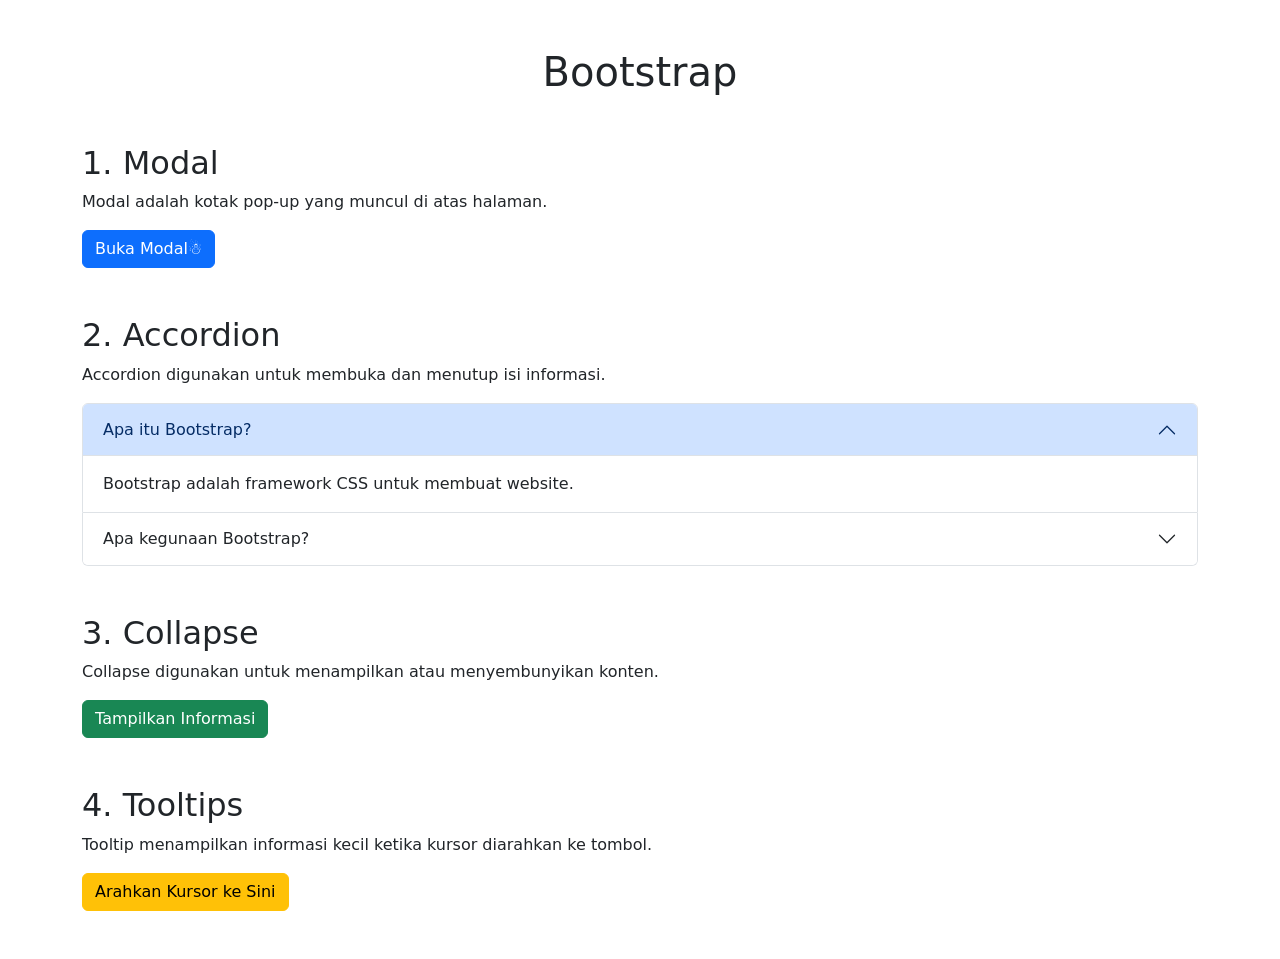
==== latihan6.html @ 2383d2cd "Menambahkan website DailyEL Brew" ====
<!DOCTYPE html>
<html lang="en">
<head>
    <meta charset="UTF-8">
    <meta name="viewport" content="width=device-width, initial-scale=1.0">
    <title>Bootstrap Components</title>

    <!-- Bootstrap CSS -->
    <link href="https://cdn.jsdelivr.net/npm/bootstrap@5.3.8/dist/css/bootstrap.min.css" rel="stylesheet">
</head>

<body>

<div class="container mt-5">

    <h1 class="text-center mb-5">Bootstrap</h1>

    <!-- ================= MODAL ================= -->
    <div class="mb-5">
        <h2>1. Modal</h2>
        <p>Modal adalah kotak pop-up yang muncul di atas halaman.</p>

        <button type="button"
                class="btn btn-primary"
                data-bs-toggle="modal"
                data-bs-target="#modalSaya">
            Buka Modal☃️
        </button>
    </div>

    <!-- Modal -->
    <div class="modal fade" id="modalSaya" tabindex="-1">
        <div class="modal-dialog">
            <div class="modal-content">

                <div class="modal-header">
                    <h5 class="modal-title">Modal Title</h5>

                    <button type="button"
                            class="btn-close"
                            data-bs-dismiss="modal">
                    </button>
                </div>

                <div class="modal-body">
                    <p>halo!❄️</p>
                       <p>Ini adalah isi dari Modal.</p>
                </div>

                <div class="modal-footer">
                    <button type="button"
                            class="btn btn-secondary"
                            data-bs-dismiss="modal">
                        Close
                    </button>

                    <button type="button"
                            class="btn btn-primary">
                        Save changes
                    </button>
                </div>

            </div>
        </div>
    </div>


    <!-- ================= ACCORDION ================= -->
    <div class="mb-5">
        <h2>2. Accordion</h2>
        <p>Accordion digunakan untuk membuka dan menutup isi informasi.</p>

        <div class="accordion" id="accordionSaya">

            <div class="accordion-item">
                <h2 class="accordion-header">
                    <button class="accordion-button"
                            type="button"
                            data-bs-toggle="collapse"
                            data-bs-target="#isiSatu">
                        Apa itu Bootstrap?
                    </button>
                </h2>

                <div id="isiSatu"
                     class="accordion-collapse collapse show"
                     data-bs-parent="#accordionSaya">

                    <div class="accordion-body">
                        Bootstrap adalah framework CSS untuk membuat website.
                    </div>

                </div>
            </div>

            <div class="accordion-item">
                <h2 class="accordion-header">
                    <button class="accordion-button collapsed"
                            type="button"
                            data-bs-toggle="collapse"
                            data-bs-target="#isiDua">
                        Apa kegunaan Bootstrap?
                    </button>
                </h2>

                <div id="isiDua"
                     class="accordion-collapse collapse"
                     data-bs-parent="#accordionSaya">

                    <div class="accordion-body">
                        Bootstrap digunakan untuk membuat tampilan website lebih mudah dan responsif.
                    </div>

                </div>
            </div>

        </div>
    </div>


    <!-- ================= COLLAPSE ================= -->
    <div class="mb-5">
        <h2>3. Collapse</h2>
        <p>Collapse digunakan untuk menampilkan atau menyembunyikan konten.</p>

        <button class="btn btn-success"
                type="button"
                data-bs-toggle="collapse"
                data-bs-target="#collapseSaya">
            Tampilkan Informasi
        </button>

        <div class="collapse mt-3" id="collapseSaya">

            <div class="card card-body">
                Ini adalah contoh penggunaan Collapse pada Bootstrap.
            </div>

        </div>
    </div>


    <!-- ================= TOOLTIP ================= -->
    <div class="mb-5">
        <h2>4. Tooltips</h2>
        <p>Tooltip menampilkan informasi kecil ketika kursor diarahkan ke tombol.</p>

        <button type="button"
                class="btn btn-warning"
                data-bs-toggle="tooltip"
                data-bs-placement="top"
                title="Ini adalah Tooltip!">
            Arahkan Kursor ke Sini
        </button>
    </div>

</div>


<!-- Bootstrap JavaScript -->
<script src="https://cdn.jsdelivr.net/npm/bootstrap@5.3.8/dist/js/bootstrap.bundle.min.js"></script>

<!-- Aktifkan Tooltip -->
<script>
    const tooltipTriggerList = document.querySelectorAll('[data-bs-toggle="tooltip"]');

    [...tooltipTriggerList].map(
        tooltipTriggerEl => new bootstrap.Tooltip(tooltipTriggerEl)
    );
</script>

</body>
</html>
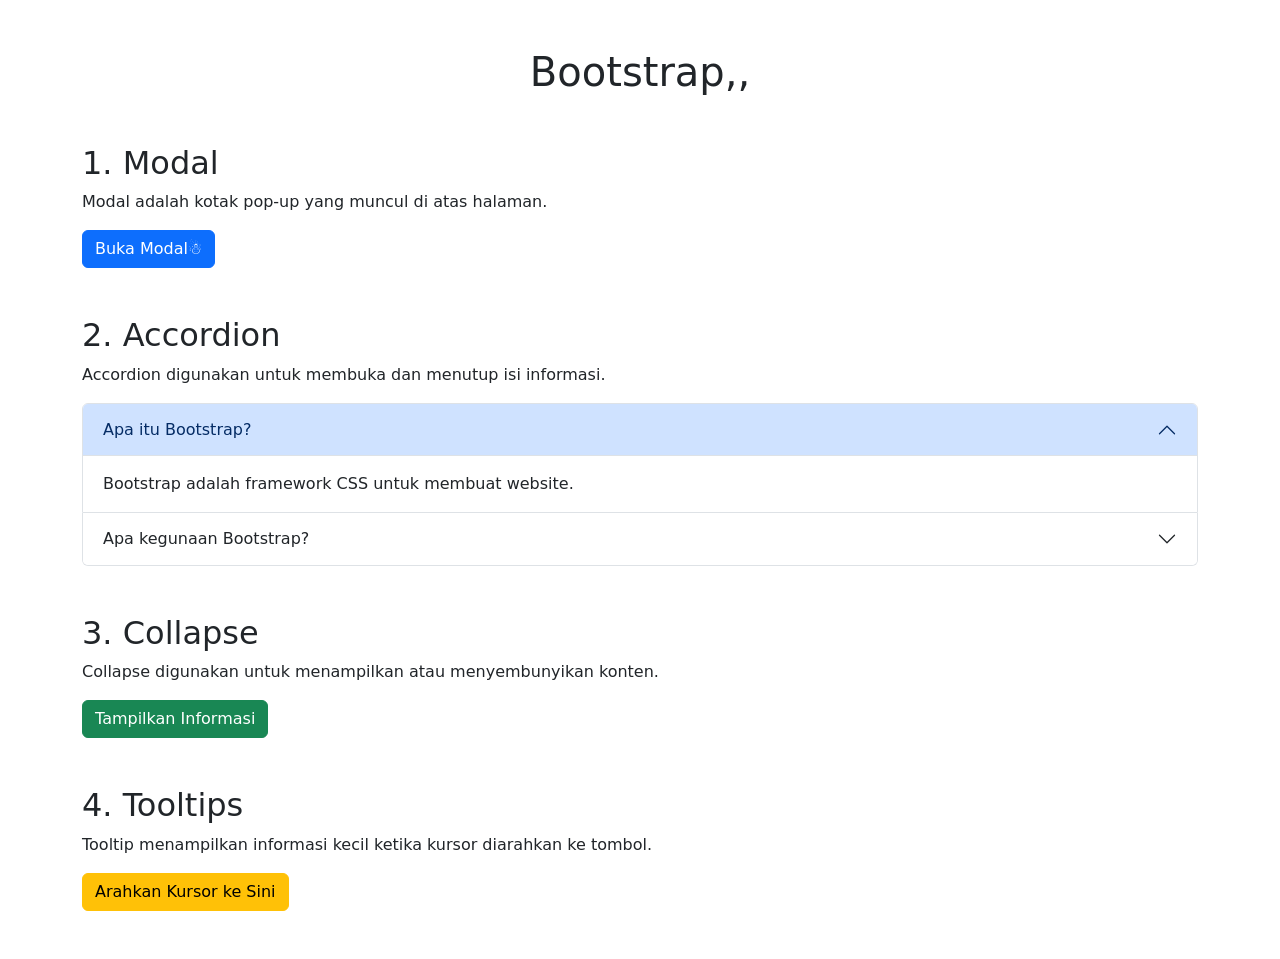
==== commit 049e5490: "first commit" ====
--- a/latihan6.html
+++ b/latihan6.html
@@ -13,7 +13,7 @@
 
 <div class="container mt-5">
 
-    <h1 class="text-center mb-5">Bootstrap</h1>
+    <h1 class="text-center mb-5">Bootstrap,,</h1>
 
     <!-- ================= MODAL ================= -->
     <div class="mb-5">
